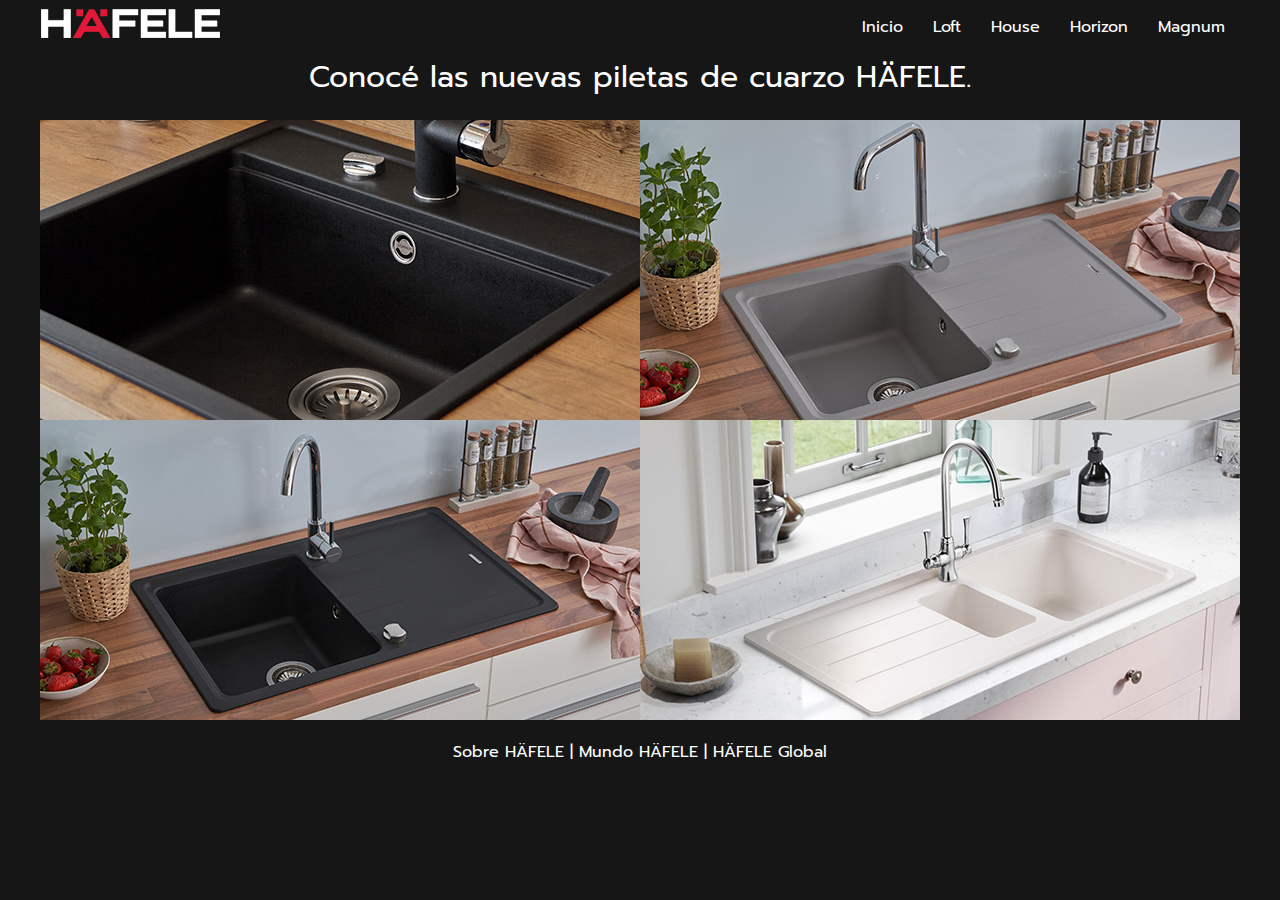
==== index.html @ 67c38c78 "Primera propuesta entregada" ====
<!DOCTYPE html>
<html lang="es">
<head>
    <meta charset="UTF-8">
    <meta http-equiv="X-UA-Compatible" content="IE=edge">
    <meta name="viewport" content="width=device-width, initial-scale=1.0">
    <title>HÄFELE - Piletas de cocina</title>
    <link rel="stylesheet" href="style.css">
</head>
<body>
    <header>
        <div class="header">
            <div class="logo">
                <a href="index.html"><img src="logo.png" alt="HÄFELE"></a>
            </div>
            <nav>
                <ul class="menu">
                    <li><a href="index.html">Inicio</a></li>
                    <li><a href="loft.html">Loft</a></li>
                    <li><a href="house.html">House</a></li>
                    <li><a href="horizon.html">Horizon</a></li>
                    <li><a href="magnum.html">Magnum</a></li>
                </ul>
            </nav>
    </div>
    <h1 class="bienvenida">Conocé las nuevas piletas de cuarzo HÄFELE.</h1>
    </header>
    <main>
        <div class="boxModelo modeloLoft">
            <div class="modeloTitulo">
                <h1>HÄFELE Loft</h1>
                <p>Pileta de cuarzo con un cuenco, apta para montaje superior e inferior.</p>
                <div class="botonVerModelo"><p><a href="loft.html">Ver modelo</a></p></div>
            </div>
        </div>
        <div class="boxModelo modeloHouse">
            <div class="modeloTitulo">
                <h1>HÄFELE House</h1>
                <p>Pileta de cuarzo con un cuenco y escurridor, apta para montaje superior.</p>
                <div class="botonVerModelo"><p><a href="house.html">Ver modelo</a></p></div>
            </div>
        </div>
        <div class="boxModelo modeloHorizon">
            <div class="modeloTitulo">
                <h1>HÄFELE Horizon</h1>
                <p>Pileta de cuarzo grande con un cuenco y escurridor, apta para montaje superior.</p>
                <div class="botonVerModelo"><p><a href="horizon.html">Ver modelo</a></p></div>
            </div>
        </div>
        <div class="boxModelo modeloMagnum">
            <div class="modeloTitulo">
                <h1>HÄFELE Magnum</h1>
                <p>Pileta de cuarzo con doble cuenco y escurridor, apta para montaje superior.</p>
                <div class="botonVerModelo"><p><a href="magnum.html">Ver modelo</a></p></div>
            </div>
        </div>
    </main>
    <footer>
        <p><a href="https://hafele.com.ar">Sobre HÄFELE</a> | <a href="https://mundohafele.com.ar">Mundo HÄFELE</a> | <a href="https://hafele.com">HÄFELE Global</a></p>
    </footer>
</body>
</html>
---- style.css ----
@import url('https://fonts.googleapis.com/css2?family=Prompt:wght@100;400;900&display=swap');


*{
    margin: 0; 
    padding: 0;
    box-sizing: border-box;
    }

body{
    background-color: rgb(22, 22, 22);
    font-family: 'Prompt', sans-serif;
    color: white;
    width: 1200px;
    margin: 0 auto;
}

a {
    text-decoration: none;
    color: white;
}

p, h1 {
    margin: 0;
}

h1 {
    margin:0;
    padding:0;
    font-size:30px;
    font-weight:normal;
}

h4 {
    margin:0;
    padding:0;
    font-size:22px;
    font-weight:normal;
}

main {
    display: grid;
    grid-template-rows: repeat(2, 1fr);
    grid-template-columns: repeat(2, 1fr);
}

footer {
    text-align: center;
    margin-top: 20px;
}



.productPage {
    display: grid;
    grid-template-rows: 1fr;
    grid-template-columns: repeat(2, 1fr);
}

.ventajas {
    display: grid;
    grid-template-rows: 1fr;
    grid-template-columns: repeat(4, 1fr);
}

.ventaja {
    margin: 10px 10px 0 0;
    border-top: 2px solid rgb(255, 245, 245);
    animation: ventaja;
    animation-duration: 4s;
}

@keyframes ventaja {
    from {opacity: 0}
    to {opacity: 1}
    
}

.megaTitulo h2 {
    color: black;
    background-color: rgba(255, 255, 255, 0.699);
    width:fit-content;
    font-size: 70px;
    font-weight:normal;
    translate: -130px;
    padding: 10px;
    margin-bottom: 0;
    /* animation-name: megatituloh2;
    animation-duration: 2s; */
    margin-top: 20px;
}

.megaTitulo h3 {
    color: white;
    background-color: rgba(255, 0, 0, 0.616);
    width:fit-content;
    font-size: 40px;
    font-weight:normal;
    translate: -130px;
    padding: 10px;
    margin-top: 0;
    opacity: 0;
    /* animation-name: megatituloh3;
    animation-duration: 2s;
    animation-delay: 1s;
    animation-fill-mode: forwards; */
}

@keyframes megatituloh2 {
    from {opacity: 0; translate: 0px;}
    to  {opacity: 1; translate: -130px;}
}

@keyframes megatituloh3 {
    from {opacity: 0; translate: 0px;}
    to  {opacity: 1; translate: -130px;}
}

.header {
    display: grid;
    grid-template-columns: repeat(2, 1fr);
}

.logo {
    display: flex;
    align-items: center;
}

.logo img {
    margin: 0;
}

.menu{
    color: white;
    display: flex;
    justify-content: end;
}

.menu ul{
    text-decoration: none;
    list-style: none;
}

.menu li {
    display: inline-block;
    padding: 15px;
}

.menu li:hover {
    background-color: rgb(48, 48, 48);
    transition-duration: 1s;
}

.bienvenida {
    text-align: center;
    margin-bottom: 20px;
}

.boxModelo {
    background-color: gray;
    height: 300px;
    padding: 25px;
}

.modeloLoft{
    background-image: url('img/loft.jpg');
}

.modeloHouse{
    background-image: url('img/house.jpg');
}

.modeloHorizon{
    background-image: url('img/horizon.jpg');
}

.modeloMagnum{
    background-image: url('img/magnum.jpg');
}

.modeloTitulo{
    opacity: 0;
    width: 100%;
    height: 100%;
    transition-duration: 1s;
    margin: 0 auto;
    text-align: center;
}

.modeloTitulo h1 {
    padding-top: 30px;
}

.modeloTitulo:hover{
    opacity: 1;
    background-color:rgba(22, 22, 22, 0.829)
}

.botonVerModelo {
    background-color: rgba(172, 13, 13, 0.185);
    width: 140px;
    margin: 0 auto;
    margin-top: 20px;
    border-radius: 5%;
}

.botonVerModelo:hover {
    background-color: rgba(172, 13, 13, 0.377);
}

  

@media (max-width: 1200px) {
    nav {
      display: none;
    }

    .header {
        display: grid;
        grid-template-columns: 1fr;
    }

    body {
        width: auto;
    }
    
    .header {
        display: grid;
        grid-template-columns: 1fr;
    }
    
    .logo img {
        padding-top: 10px;
        margin: 0 auto;
    }
    

    .bienvenida {
        text-align: center;
        margin-bottom: 20px;
        line-height: 30px;
        margin-top: 10px;
    }


    main {
        display: grid;
        grid-template-rows: repeat(4, 1fr);
        grid-template-columns: 1fr;
    }


    .boxModelo {
        background-color: gray;
        height: 300px;
        background-position: center;
    }
    

    .modeloTitulo{
        opacity: 1;
        background-color:rgba(22, 22, 22, 0.397);
    }

    footer {
        display:none;
    }
    
    .productPage {
        display: grid;
        grid-template-rows: 1fr auto;
        grid-template-columns: 1fr;
    }

    

    .megaTitulo h2 {
        color: black;
        background-color: rgba(255, 255, 255, 0.699);
        width:fit-content;
        font-size: 40px;
        font-weight:normal;
        translate: 0px -60px;
        padding: 20px;
        margin-bottom: 0;
        animation-name: megatituloh2;
        animation-duration: 2s;
        margin-top: 20px;
    }

    .megaTitulo h3 {
        color: white;
        background-color: rgba(255, 0, 0, 0.616);
        width:fit-content;
        font-size: 30px;
        font-weight:normal;
        translate: 0px -60px;
        padding: 10px;
        margin-top: 0;
        opacity: 0;
        animation-name: megatituloh3;
        animation-duration: 2s;
        animation-delay: 1s;
        animation-fill-mode: forwards;
    }

    @keyframes megatituloh2 {
        from {opacity: 0; translate: 0px;}
        to  {opacity: 1; translate: 0px -60px;}
    }

    @keyframes megatituloh3 {
        from {opacity: 0; translate: 0px;}
        to  {opacity: 1; translate: 0px -60px;}
    }

    
    .ventajas {
        display: grid;
        grid-template-rows: repeat(4, 1fr);
        grid-template-columns: 1fr;
    }

    .ventaja {
        margin: 10px 10px 0 0;
        border-top: 2px solid rgb(255, 245, 245);
        animation: ventaja;
        animation-duration: 4s;
    }
        
  }
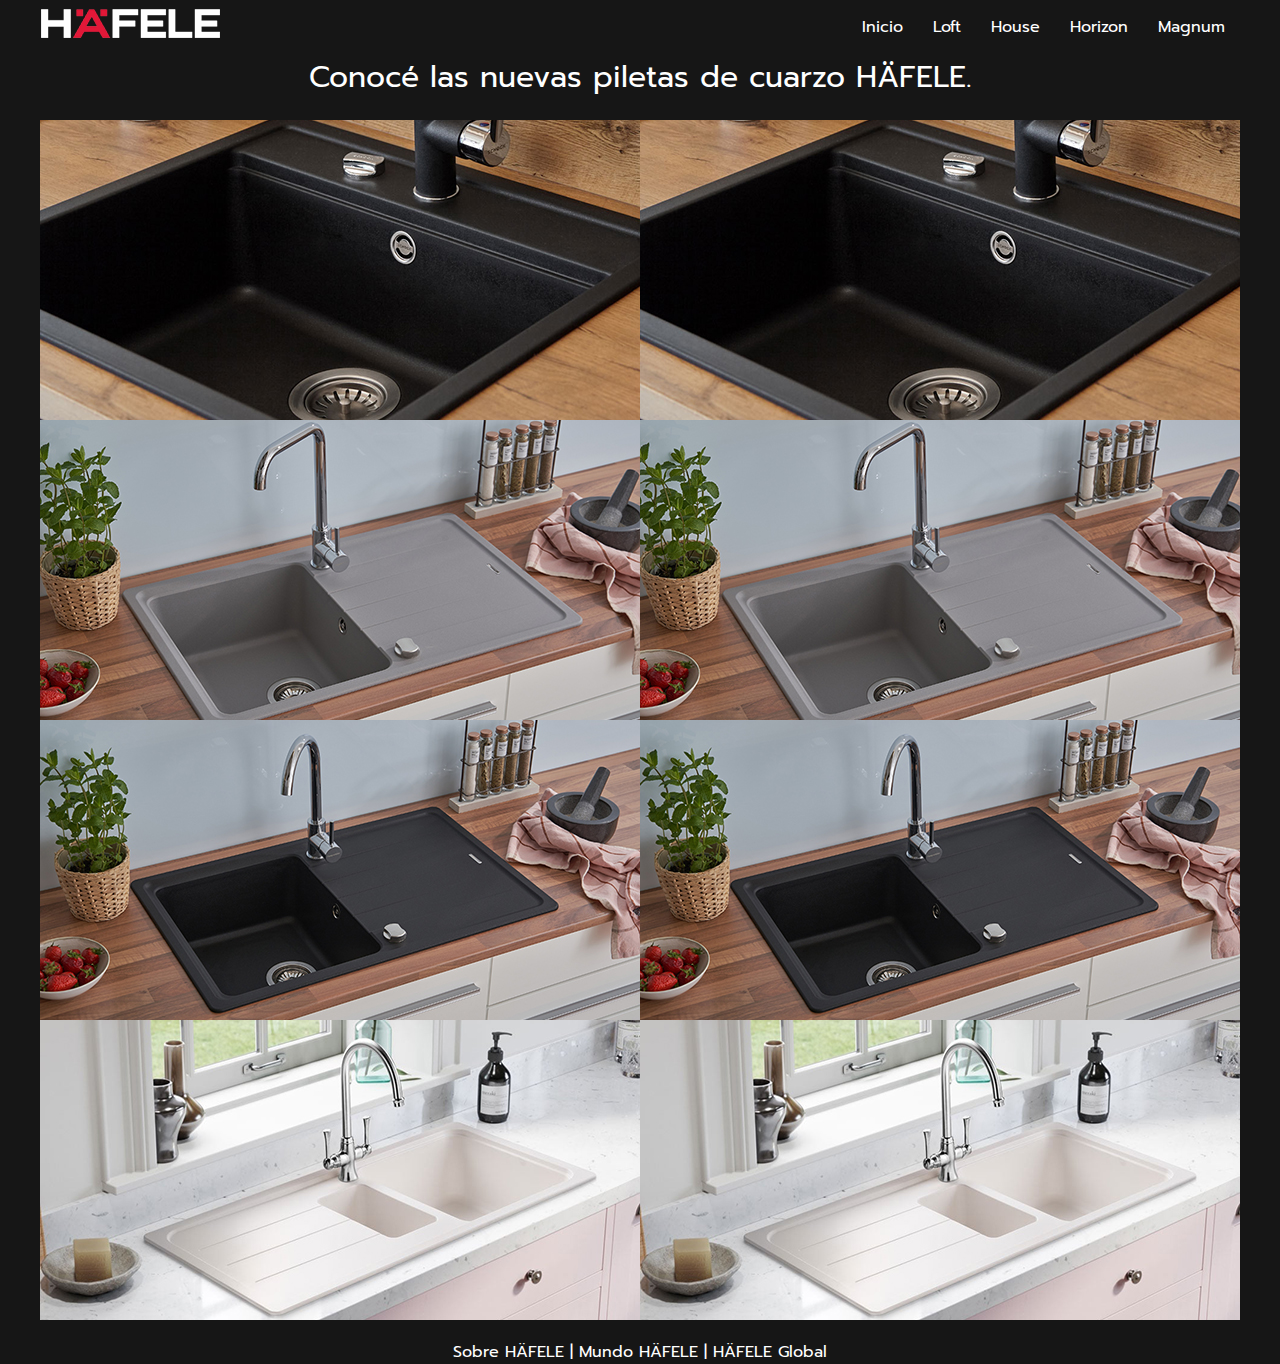
==== commit 6f906ad5: "Agregué Bootstrap" ====
--- a/index.html
+++ b/index.html
@@ -5,6 +5,8 @@
     <meta http-equiv="X-UA-Compatible" content="IE=edge">
     <meta name="viewport" content="width=device-width, initial-scale=1.0">
     <title>HÄFELE - Piletas de cocina</title>
+    <link href="https://cdn.jsdelivr.net/npm/bootstrap@5.2.0/dist/css/bootstrap.min.css" rel="stylesheet" integrity="sha384-gH2yIJqKdNHPEq0n4Mqa/HGKIhSkIHeL5AyhkYV8i59U5AR6csBvApHHNl/vI1Bx" crossorigin="anonymous">
+    <script src="https://cdn.jsdelivr.net/npm/bootstrap@5.2.0/dist/js/bootstrap.bundle.min.js" integrity="sha384-A3rJD856KowSb7dwlZdYEkO39Gagi7vIsF0jrRAoQmDKKtQBHUuLZ9AsSv4jD4Xa" crossorigin="anonymous"></script>
     <link rel="stylesheet" href="style.css">
 </head>
 <body>
@@ -25,35 +27,39 @@
     </div>
     <h1 class="bienvenida">Conocé las nuevas piletas de cuarzo HÄFELE.</h1>
     </header>
-    <main>
-        <div class="boxModelo modeloLoft">
+    <div class="container">
+        <div class="row">
+        <div class="col boxModelo modeloLoft">
             <div class="modeloTitulo">
                 <h1>HÄFELE Loft</h1>
                 <p>Pileta de cuarzo con un cuenco, apta para montaje superior e inferior.</p>
                 <div class="botonVerModelo"><p><a href="loft.html">Ver modelo</a></p></div>
             </div>
         </div>
-        <div class="boxModelo modeloHouse">
+        <div class="col boxModelo modeloHouse">
             <div class="modeloTitulo">
                 <h1>HÄFELE House</h1>
                 <p>Pileta de cuarzo con un cuenco y escurridor, apta para montaje superior.</p>
                 <div class="botonVerModelo"><p><a href="house.html">Ver modelo</a></p></div>
             </div>
         </div>
-        <div class="boxModelo modeloHorizon">
+    </div>
+    <div class="row">
+        <div class="col boxModelo modeloHorizon">
             <div class="modeloTitulo">
                 <h1>HÄFELE Horizon</h1>
                 <p>Pileta de cuarzo grande con un cuenco y escurridor, apta para montaje superior.</p>
                 <div class="botonVerModelo"><p><a href="horizon.html">Ver modelo</a></p></div>
             </div>
         </div>
-        <div class="boxModelo modeloMagnum">
+        <div class="col boxModelo modeloMagnum">
             <div class="modeloTitulo">
                 <h1>HÄFELE Magnum</h1>
                 <p>Pileta de cuarzo con doble cuenco y escurridor, apta para montaje superior.</p>
                 <div class="botonVerModelo"><p><a href="magnum.html">Ver modelo</a></p></div>
             </div>
         </div>
+    </div>
     </main>
     <footer>
         <p><a href="https://hafele.com.ar">Sobre HÄFELE</a> | <a href="https://mundohafele.com.ar">Mundo HÄFELE</a> | <a href="https://hafele.com">HÄFELE Global</a></p>
--- a/style.css
+++ b/style.css
@@ -16,6 +16,11 @@
 }
 
 a {
+    text-decoration: none;
+    color: white;
+}
+
+a:hover{
     text-decoration: none;
     color: white;
 }
@@ -64,7 +69,8 @@
 }
 
 .ventaja {
-    margin: 10px 10px 0 0;
+    margin-top:10px;
+    padding: 10px 10px 0 0;
     border-top: 2px solid rgb(255, 245, 245);
     animation: ventaja;
     animation-duration: 4s;
@@ -85,8 +91,8 @@
     translate: -130px;
     padding: 10px;
     margin-bottom: 0;
-    /* animation-name: megatituloh2;
-    animation-duration: 2s; */
+    animation-name: megatituloh2;
+    animation-duration: 2s;
     margin-top: 20px;
 }
 
@@ -100,10 +106,10 @@
     padding: 10px;
     margin-top: 0;
     opacity: 0;
-    /* animation-name: megatituloh3;
+    animation-name: megatituloh3;
     animation-duration: 2s;
     animation-delay: 1s;
-    animation-fill-mode: forwards; */
+    animation-fill-mode: forwards;
 }
 
 @keyframes megatituloh2 {
